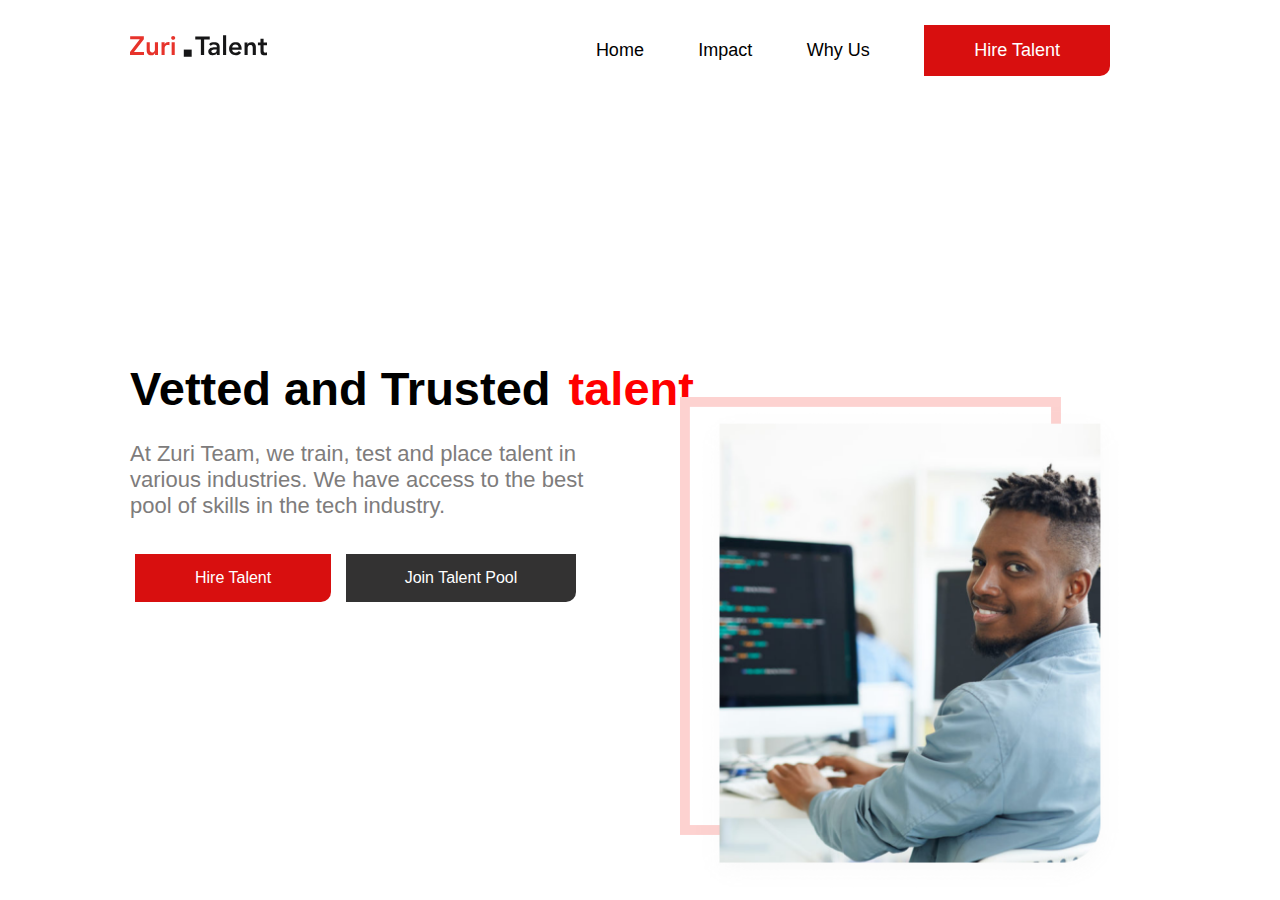
==== zuri talent.html @ 1a3117f8 "work in progress" ====
<!DOCTYPE html>
<html lang="en">

<head>
    <meta charset="UTF-8">
    <meta http-equiv="X-UA-Compatible" content="IE=edge">
    <meta name="viewport" content="width=device-width, initial-scale=1.0">
    <title>Zuri Talent</title>
    <link rel="stylesheet" href="styles.css">
</head>

<body>
    <header>
        <div class="main">

            <ul>
                <li><a href="#">Home</a></li>
                <li><a href="#">Impact</a></li>
                <li><a href="#">Why Us</a></li>
                <li><a href="#" class="btn">Hire Talent</a> </li>
            </ul>
            <div class="logo">
                <img src="zuri-talent3.svg" alt="">
            </div>
            <div class="content">
                <h1>
                    Vetted and Trusted <a href="#" class="btn3">talent</a>
                </h1>
                <p>
                    At Zuri Team, we train, test and place talent in <br> various
                    industries. We have access to the best <br> pool of skills in the
                    tech industry.
                </p>
                <a href="#" class="btn1">Hire Talent</a>
                <a href="#" class="btn2">Join Talent Pool</a>
            </div>
            <img src="section1.png" class="pic">
        </div>
    </header>
</body>

</html>
---- styles.css ----
@import url('http://fonts.cdnfonts.com/css/averta-blackitalic');

* {
    margin: 0;
    padding: 0;
    box-sizing: border-box;
    font-family: 'Averta-Regular', sans-serif;
    font-weight: 400;
    font-style: normal;
}

ul {
    list-style-type: none;
    float: right;
    padding-right: 120px;
}

ul li {
    display: inline-block;
    font-size: 18px;
    margin-right: 50px;
}

ul li a {
    text-decoration: none;
    color: black;
}

ul li a:hover {
    background-color: rgb(143, 190, 174);
}

.logo {
    margin-top: 25px;
}

.logo img {
    padding-left: 130px;
    padding-top: 10px;
}

.btn {
    display: inline-block;
    text-decoration: none;
    padding: 15px 50px;
    font-weight: 400;
    color: #fff;
    background-color: #d80f0f;
    border-bottom: 3px;
    border-bottom-right-radius: 10px;
}
.btn1 {
    display: inline-block;
    text-decoration: none;
    padding: 15px 60px;
    font-weight: 400;
    color: #fff;
    background-color: #d80f0f;
    border-bottom: 3px;
    border-bottom-right-radius: 10px;
}

.btn2 {
    display: inline-block;
    text-decoration: none;
    padding: 15px 59px;
    font-weight: 500;
    color: #fff;
    background-color: rgb(51, 50, 50);
    border-bottom: 3px;
    border-bottom-right-radius: 10px;
    justify-content: space-between;
}

.content {
    margin-top: 300px;
    max-width: 600px;
    margin-left: 130px;
}

.content h1 {
    font-size: 47px;
    font-weight: bold;
    color: #000;
}

.content p {
    font-size: 22px;
    margin: 25px 0 30px;
    color: rgb(126, 124, 124);
}
.content a{
    margin: 5px;
}

.btn3 {
    text-decoration: none;
    color: red;
    font-weight: bold;
}

.pic {
    width: 450px;
    position: absolute;
    bottom: 0;
    right: 150px;
}
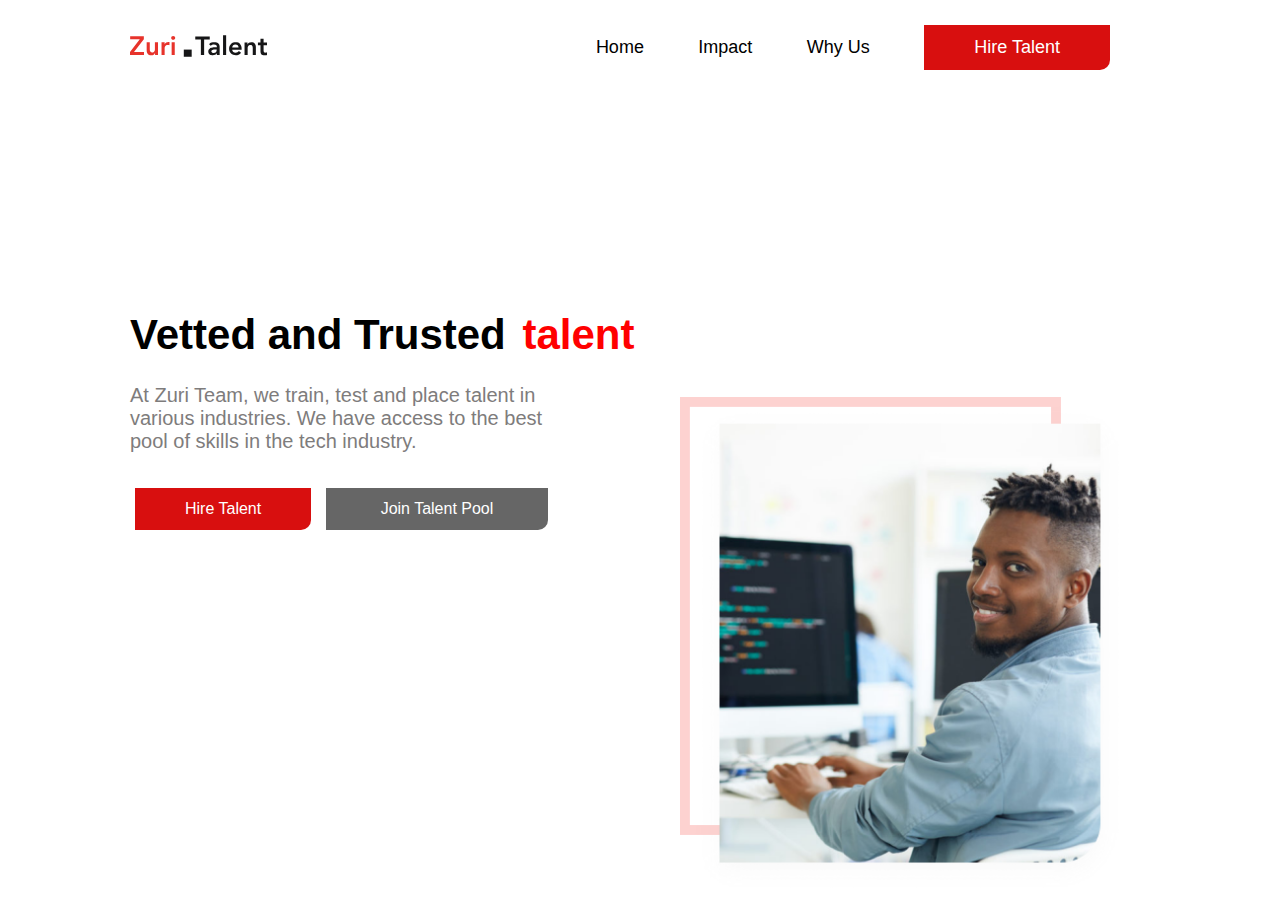
==== commit 46f756cd: "edit" ====
--- a/zuri talent.html
+++ b/zuri talent.html
@@ -5,8 +5,9 @@
     <meta charset="UTF-8">
     <meta http-equiv="X-UA-Compatible" content="IE=edge">
     <meta name="viewport" content="width=device-width, initial-scale=1.0">
-    <title>Zuri Talent</title>
+    <title>Zuri</title>
     <link rel="stylesheet" href="styles.css">
+    <link rel="icon" href="zuri favicon.png">
 </head>
 
 <body>
--- a/styles.css
+++ b/styles.css
@@ -42,7 +42,7 @@
 .btn {
     display: inline-block;
     text-decoration: none;
-    padding: 15px 50px;
+    padding: 12px 50px;
     font-weight: 400;
     color: #fff;
     background-color: #d80f0f;
@@ -52,7 +52,7 @@
 .btn1 {
     display: inline-block;
     text-decoration: none;
-    padding: 15px 60px;
+    padding: 12px 50px;
     font-weight: 400;
     color: #fff;
     background-color: #d80f0f;
@@ -63,29 +63,29 @@
 .btn2 {
     display: inline-block;
     text-decoration: none;
-    padding: 15px 59px;
+    padding: 12px 55px;
     font-weight: 500;
     color: #fff;
-    background-color: rgb(51, 50, 50);
+    background-color: rgb(102, 102, 102);
     border-bottom: 3px;
     border-bottom-right-radius: 10px;
     justify-content: space-between;
 }
 
 .content {
-    margin-top: 300px;
+    margin-top: 250px;
     max-width: 600px;
     margin-left: 130px;
 }
 
 .content h1 {
-    font-size: 47px;
+    font-size: 42px;
     font-weight: bold;
     color: #000;
 }
 
 .content p {
-    font-size: 22px;
+    font-size: 20px;
     margin: 25px 0 30px;
     color: rgb(126, 124, 124);
 }
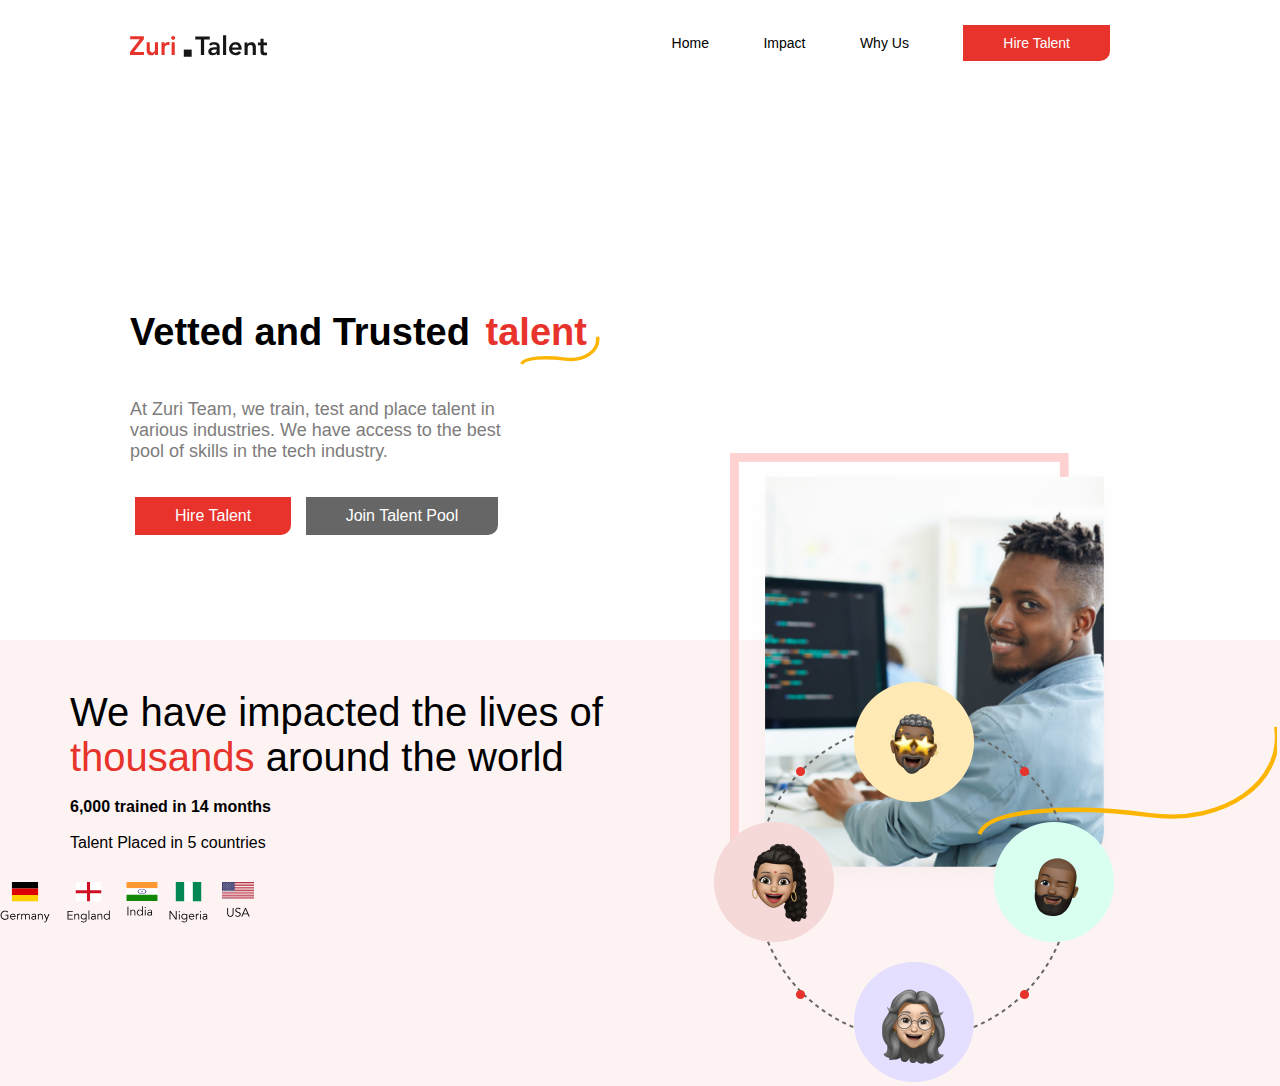
==== commit bc30ff1f: "edit" ====
--- a/zuri talent.html
+++ b/zuri talent.html
@@ -26,6 +26,7 @@
             <div class="content">
                 <h1>
                     Vetted and Trusted <a href="#" class="btn3">talent</a>
+                    <div class="line1"><img src="./Zuri_files/thick2.svg" alt="" class="line-1"></div>
                 </h1>
                 <p>
                     At Zuri Team, we train, test and place talent in <br> various
@@ -35,9 +36,41 @@
                 <a href="#" class="btn1">Hire Talent</a>
                 <a href="#" class="btn2">Join Talent Pool</a>
             </div>
-            <img src="section1.png" class="pic">
+            <div class="img">
+                <div class="pic1"><img src="section1.png" class="pic"></div>
+                <div class="line2"><img src="./Zuri_files/line1.svg" alt="" class="line-2"></div>
+            </div>
+    </header>
+    <main>
+        <div class="section2">
+            <div class="subsection2">
+                <div class="one">
+                    <h1> We have impacted the lives of <br> <a href="#" id="btn4">thousands</a>
+                        around the world
+                </div>
+                </h1>
+                <div class="two"> <br> 6,000 trained in 14 months</div>
+                </p>
+                <div class="3"><br> Talent Placed in 5 countries</div>
+                </p>
+            </div>
+            <div class="sectionbox">
+                <div class="country"> <img src="./Zuri_files/GER.svg" alt="" width="75%" style="margin: auto;">
+                </div>
+                <div class="country"> <img src="./Zuri_files/ENG.svg" alt="" width="75%" style="margin: auto;">
+                </div>
+                <div class="country"> <img src="./Zuri_files/ind.svg" alt="" width="75%" style="margin: auto;">
+                </div>
+                <div class="country"> <img src="./Zuri_files/NIG.svg" alt="" width="75%" style="margin: auto;">
+                </div>
+                <div class="country"> <img src="./Zuri_files/ussa.svg" alt="" width="75%" style="margin: auto;">
+                </div>
+                <div class="section2-image">
+                    <img src="section2.png" alt="" class="section2-img">
+                </div>
+            </div>
         </div>
-    </header>
+    </main>
 </body>
 
 </html>--- a/styles.css
+++ b/styles.css
@@ -17,7 +17,7 @@
 
 ul li {
     display: inline-block;
-    font-size: 18px;
+    font-size: 14px;
     margin-right: 50px;
 }
 
@@ -42,20 +42,21 @@
 .btn {
     display: inline-block;
     text-decoration: none;
-    padding: 12px 50px;
+    padding: 10px 40px;
     font-weight: 400;
     color: #fff;
-    background-color: #d80f0f;
+    background-color: rgb(231, 51, 43);
     border-bottom: 3px;
     border-bottom-right-radius: 10px;
 }
+
 .btn1 {
     display: inline-block;
     text-decoration: none;
-    padding: 12px 50px;
+    padding: 10px 40px;
     font-weight: 400;
     color: #fff;
-    background-color: #d80f0f;
+    background-color: rgb(231, 51, 43);
     border-bottom: 3px;
     border-bottom-right-radius: 10px;
 }
@@ -63,13 +64,13 @@
 .btn2 {
     display: inline-block;
     text-decoration: none;
-    padding: 12px 55px;
+    padding: 10px 40px;
     font-weight: 500;
     color: #fff;
     background-color: rgb(102, 102, 102);
     border-bottom: 3px;
     border-bottom-right-radius: 10px;
-    justify-content: space-between;
+
 }
 
 .content {
@@ -79,29 +80,92 @@
 }
 
 .content h1 {
-    font-size: 42px;
+    font-size: 38px;
     font-weight: bold;
     color: #000;
 }
 
 .content p {
-    font-size: 20px;
+    font-size: 18px;
     margin: 25px 0 30px;
     color: rgb(126, 124, 124);
 }
-.content a{
+
+.content a {
     margin: 5px;
+}
+
+.line-1 {
+    width: 80px;
+    margin-left: 390px;
+}
+
+.line1,
+.line-1 {
+    margin-top: -23px;
 }
 
 .btn3 {
     text-decoration: none;
-    color: red;
+    color: rgb(231, 51, 43);
     font-weight: bold;
 }
 
 .pic {
-    width: 450px;
+    width: 400px;
     position: absolute;
     bottom: 0;
     right: 150px;
+}
+
+.line-2 {
+    width: 300px;
+    position: absolute;
+    right: 3px;
+    bottom: 65px;
+}
+
+@media screen and (max-width: 600px) {
+    .content {
+        padding-top: 130px;
+    }
+}
+main{
+  background-image: url(herobg.png);
+}
+.section2 {
+    margin-top: 100px;
+}
+
+#btn4 {
+    color: rgb(231, 51, 43);
+    text-decoration: none;
+}
+.subsection2{
+    padding-top: 50px;
+margin-left: 70px;
+}
+
+.one{
+    font-size: 20px;
+    font-weight: bold;
+}
+.two{
+    font-size: 16px;
+    font-weight: bold;
+}
+.three{
+    font-size: 16px;
+    font-weight: bold;
+}
+.sectionbox {
+    display: flex;
+    padding-top: 30px;
+}
+.section2-img{
+    width: 400px;
+    left: 450px;
+    margin-top: -200px;
+    position: relative;
+    bottom: 0;
 }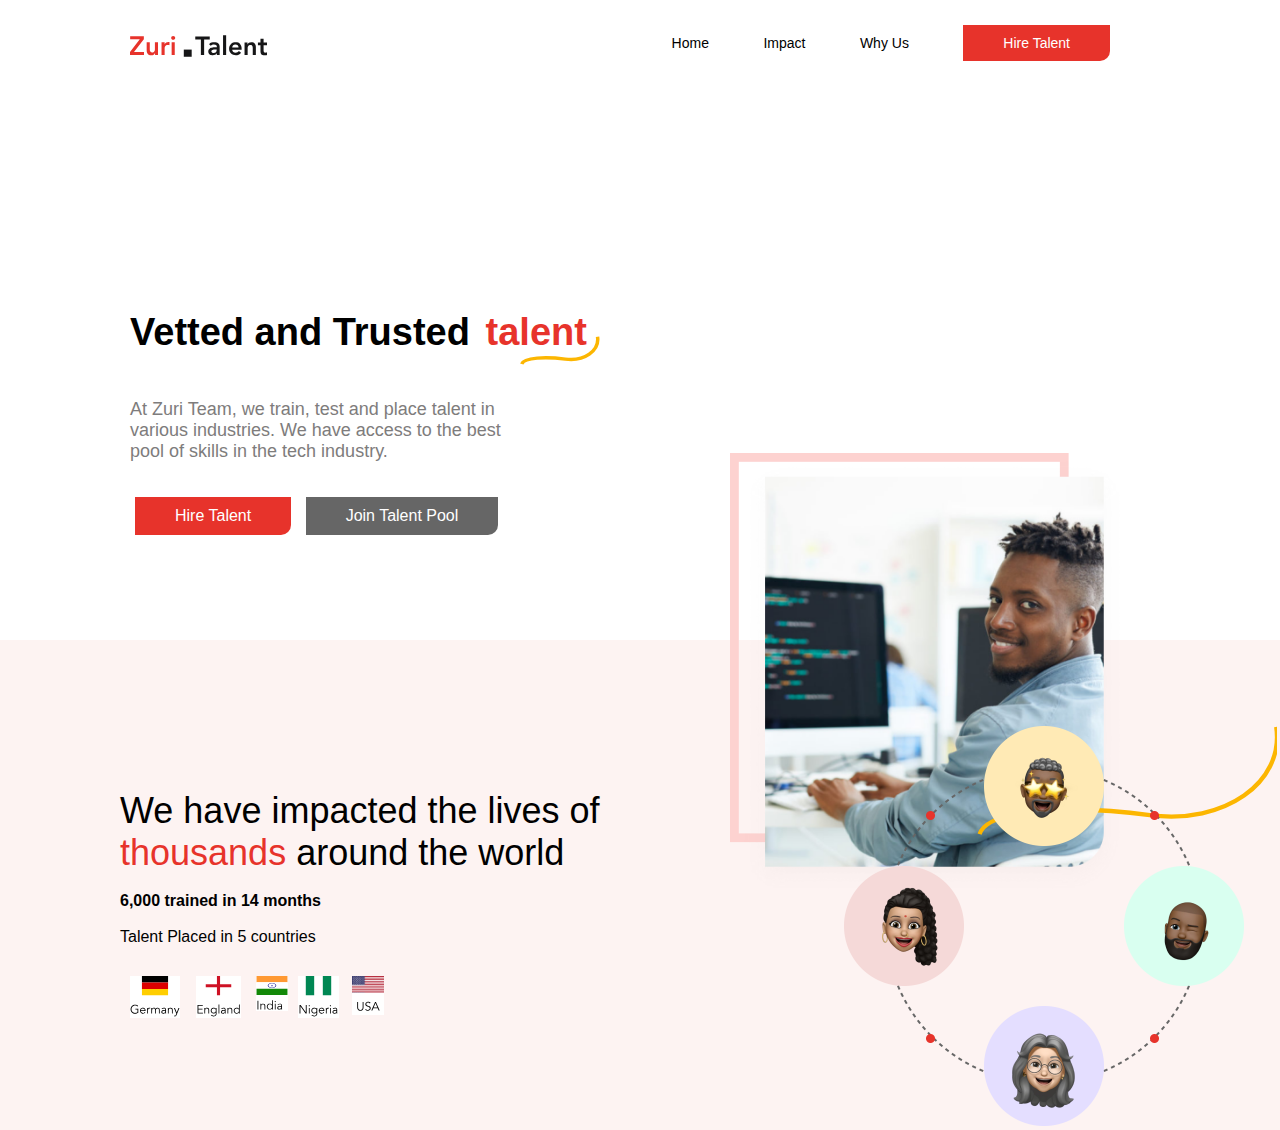
==== commit 155ed237: "edit" ====
--- a/zuri talent.html
+++ b/zuri talent.html
@@ -46,7 +46,7 @@
             <div class="subsection2">
                 <div class="one">
                     <h1> We have impacted the lives of <br> <a href="#" id="btn4">thousands</a>
-                        around the world
+                        around the world</h1>
                 </div>
                 </h1>
                 <div class="two"> <br> 6,000 trained in 14 months</div>
@@ -55,15 +55,20 @@
                 </p>
             </div>
             <div class="sectionbox">
-                <div class="country"> <img src="./Zuri_files/GER.svg" alt="" width="75%" style="margin: auto;">
+                <div class="country"> <img src="./Zuri_files/GER.svg" alt="" width="75%"
+                        style="margin: auto; background-color: white;">
                 </div>
-                <div class="country"> <img src="./Zuri_files/ENG.svg" alt="" width="75%" style="margin: auto;">
+                <div class="country"> <img src="./Zuri_files/ENG.svg" alt="" width="75%"
+                        style="margin: auto; background-color: white;">
                 </div>
-                <div class="country"> <img src="./Zuri_files/ind.svg" alt="" width="75%" style="margin: auto;">
+                <div class="country"> <img src="./Zuri_files/ind.svg" alt="" width="75%"
+                        style="margin: auto; background-color: white;">
                 </div>
-                <div class="country"> <img src="./Zuri_files/NIG.svg" alt="" width="75%" style="margin: auto;">
+                <div class="country"> <img src="./Zuri_files/NIG.svg" alt="" width="75%"
+                        style="margin: auto; background-color: white;">
                 </div>
-                <div class="country"> <img src="./Zuri_files/ussa.svg" alt="" width="75%" style="margin: auto;">
+                <div class="country"> <img src="./Zuri_files/ussa.svg" alt="" width="75%"
+                        style="margin: auto; background-color: white;">
                 </div>
                 <div class="section2-image">
                     <img src="section2.png" alt="" class="section2-img">
--- a/styles.css
+++ b/styles.css
@@ -130,9 +130,11 @@
         padding-top: 130px;
     }
 }
-main{
-  background-image: url(herobg.png);
+
+main {
+    background-image: url(herobg.png);
 }
+
 .section2 {
     margin-top: 100px;
 }
@@ -141,31 +143,37 @@
     color: rgb(231, 51, 43);
     text-decoration: none;
 }
-.subsection2{
-    padding-top: 50px;
-margin-left: 70px;
+
+.subsection2 {
+    padding-top: 150px;
+    margin-left: 120px;
 }
 
-.one{
-    font-size: 20px;
-    font-weight: bold;
+.one {
+    font-size: 18px;
+    font-weight: 900;
 }
-.two{
+
+.two {
     font-size: 16px;
     font-weight: bold;
 }
-.three{
+
+.three {
     font-size: 16px;
     font-weight: bold;
 }
+
 .sectionbox {
     display: flex;
     padding-top: 30px;
+    padding-left: 130px;
 }
-.section2-img{
+
+.section2-img {
     width: 400px;
     left: 450px;
-    margin-top: -200px;
+    margin-top: -250px;
     position: relative;
     bottom: 0;
 }